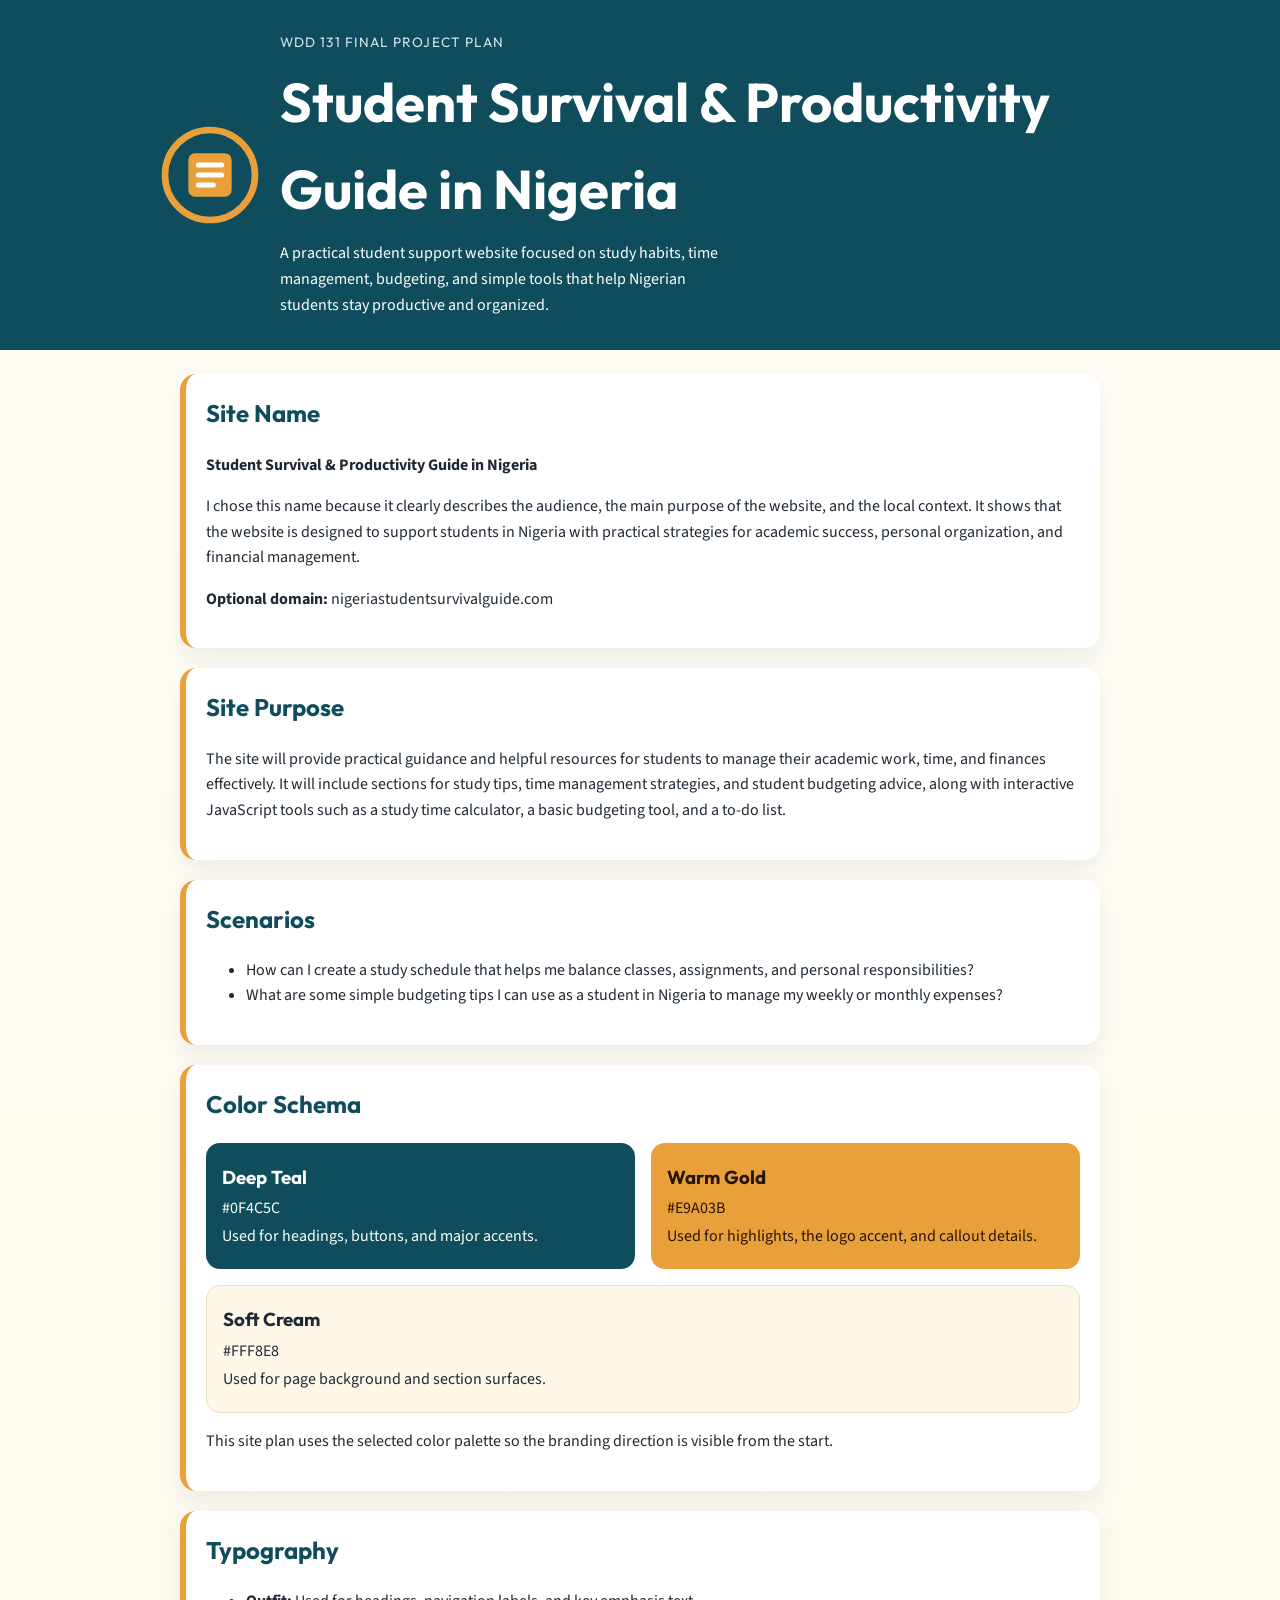
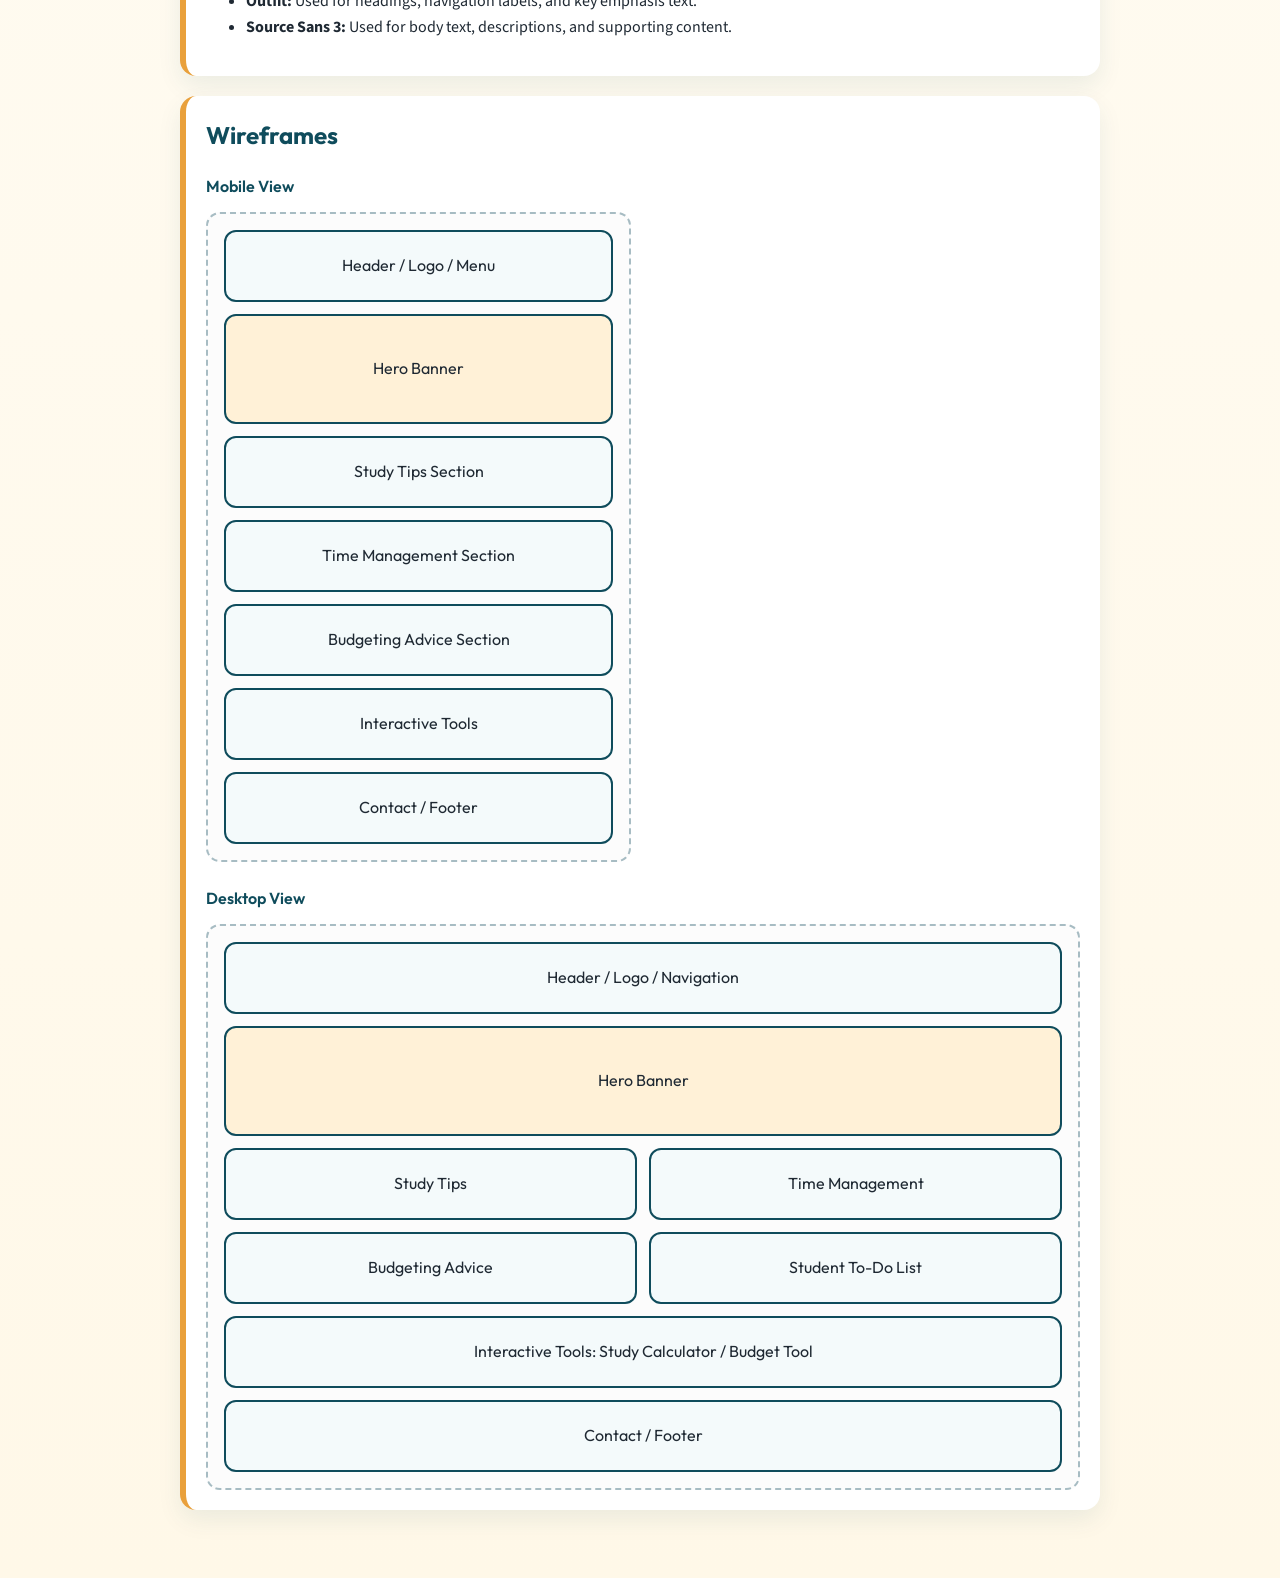
==== project/siteplan.html @ 47a78d85 "a new site" ====
<!DOCTYPE html>
<html lang="en">
<head>
  <meta charset="UTF-8">
  <meta name="viewport" content="width=device-width, initial-scale=1.0">
  <meta name="description" content="Website planning document for the Student Survival and Productivity Guide in Nigeria final project.">
  <meta name="author" content="David Nwojo">
  <title>Student Survival &amp; Productivity Guide in Nigeria | Site Plan</title>
  <link rel="preconnect" href="https://fonts.googleapis.com">
  <link rel="preconnect" href="https://fonts.gstatic.com" crossorigin>
  <link href="https://fonts.googleapis.com/css2?family=Outfit:wght@400;600;700&family=Source+Sans+3:wght@400;600&display=swap" rel="stylesheet">
  <link rel="stylesheet" href="siteplan.css">
</head>
<body>
  <header class="hero">
    <div class="brand-lockup">
      <svg class="logo" viewBox="0 0 120 120" role="img" aria-label="Student Survival and Productivity Guide in Nigeria logo">
        <circle cx="60" cy="60" r="54" class="logo-ring"></circle>
        <rect x="34" y="34" width="52" height="52" rx="8" class="logo-mark"></rect>
        <path d="M46 48h28M46 60h28M46 72h18" class="logo-line"></path>
      </svg>
      <div>
        <p class="eyebrow">WDD 131 Final Project Plan</p>
        <h1>Student Survival &amp; Productivity Guide in Nigeria</h1>
        <p class="tagline">A practical student support website focused on study habits, time management, budgeting, and simple tools that help Nigerian students stay productive and organized.</p>
      </div>
    </div>
  </header>

  <main>
    <section class="card">
      <h2>Site Name</h2>
      <p><strong>Student Survival &amp; Productivity Guide in Nigeria</strong></p>
      <p>I chose this name because it clearly describes the audience, the main purpose of the website, and the local context. It shows that the website is designed to support students in Nigeria with practical strategies for academic success, personal organization, and financial management.</p>
      <p><strong>Optional domain:</strong> nigeriastudentsurvivalguide.com</p>
    </section>

    <section class="card">
      <h2>Site Purpose</h2>
      <p>The site will provide practical guidance and helpful resources for students to manage their academic work, time, and finances effectively. It will include sections for study tips, time management strategies, and student budgeting advice, along with interactive JavaScript tools such as a study time calculator, a basic budgeting tool, and a to-do list.</p>
    </section>

    <section class="card">
      <h2>Scenarios</h2>
      <ul>
        <li>How can I create a study schedule that helps me balance classes, assignments, and personal responsibilities?</li>
        <li>What are some simple budgeting tips I can use as a student in Nigeria to manage my weekly or monthly expenses?</li>
      </ul>
    </section>

    <section class="card">
      <h2>Color Schema</h2>
      <div class="palette">
        <article class="swatch swatch-deep">
          <h3>Deep Teal</h3>
          <p>#0F4C5C</p>
          <p>Used for headings, buttons, and major accents.</p>
        </article>
        <article class="swatch swatch-gold">
          <h3>Warm Gold</h3>
          <p>#E9A03B</p>
          <p>Used for highlights, the logo accent, and callout details.</p>
        </article>
        <article class="swatch swatch-cream">
          <h3>Soft Cream</h3>
          <p>#FFF8E8</p>
          <p>Used for page background and section surfaces.</p>
        </article>
      </div>
      <p>This site plan uses the selected color palette so the branding direction is visible from the start.</p>
    </section>

    <section class="card">
      <h2>Typography</h2>
      <ul>
        <li><strong>Outfit:</strong> Used for headings, navigation labels, and key emphasis text.</li>
        <li><strong>Source Sans 3:</strong> Used for body text, descriptions, and supporting content.</li>
      </ul>
    </section>

    <section class="card">
      <h2>Wireframes</h2>
      <div class="wireframes">
        <figure class="wireframe">
          <figcaption>Mobile View</figcaption>
          <div class="frame mobile-frame">
            <div class="wf-block">Header / Logo / Menu</div>
            <div class="wf-block wf-hero">Hero Banner</div>
            <div class="wf-block">Study Tips Section</div>
            <div class="wf-block">Time Management Section</div>
            <div class="wf-block">Budgeting Advice Section</div>
            <div class="wf-block">Interactive Tools</div>
            <div class="wf-block">Contact / Footer</div>
          </div>
        </figure>

        <figure class="wireframe">
          <figcaption>Desktop View</figcaption>
          <div class="frame desktop-frame">
            <div class="wf-block wf-full">Header / Logo / Navigation</div>
            <div class="wf-block wf-full wf-hero">Hero Banner</div>
            <div class="wf-block">Study Tips</div>
            <div class="wf-block">Time Management</div>
            <div class="wf-block">Budgeting Advice</div>
            <div class="wf-block">Student To-Do List</div>
            <div class="wf-block wf-full">Interactive Tools: Study Calculator / Budget Tool</div>
            <div class="wf-block wf-full">Contact / Footer</div>
          </div>
        </figure>
      </div>
    </section>
  </main>
</body>
</html>
---- project/siteplan.css ----
:root {
  --deep-teal: #0f4c5c;
  --warm-gold: #e9a03b;
  --soft-cream: #fff8e8;
  --ink: #1f2933;
  --surface: #ffffff;
}

* {
  box-sizing: border-box;
}

body {
  margin: 0;
  font-family: "Source Sans 3", sans-serif;
  color: var(--ink);
  background: linear-gradient(180deg, #fffdf7 0%, var(--soft-cream) 100%);
  line-height: 1.6;
}

h1,
h2,
h3,
.eyebrow,
figcaption {
  font-family: "Outfit", sans-serif;
}

.hero {
  padding: 2rem 1.25rem;
  background: var(--deep-teal);
  color: #ffffff;
}

.brand-lockup {
  max-width: 960px;
  margin: 0 auto;
  display: grid;
  gap: 1.25rem;
  align-items: center;
}

.logo {
  width: 100px;
  height: 100px;
}

.logo-ring {
  fill: none;
  stroke: var(--warm-gold);
  stroke-width: 8;
}

.logo-mark {
  fill: var(--warm-gold);
}

.logo-line {
  fill: none;
  stroke: #ffffff;
  stroke-width: 6;
  stroke-linecap: round;
}

.eyebrow {
  margin: 0 0 0.35rem;
  color: #cfe7ec;
  text-transform: uppercase;
  letter-spacing: 0.08em;
  font-size: 0.85rem;
}

h1 {
  margin: 0 0 0.5rem;
  font-size: clamp(2rem, 5vw, 3.4rem);
}

.tagline {
  max-width: 58ch;
  margin: 0;
}

main {
  max-width: 960px;
  margin: 0 auto;
  padding: 1.5rem 1.25rem 3rem;
}

.card {
  background: var(--surface);
  border-left: 6px solid var(--warm-gold);
  border-radius: 16px;
  padding: 1.25rem;
  margin-bottom: 1.25rem;
  box-shadow: 0 10px 24px rgba(15, 76, 92, 0.08);
}

h2 {
  margin-top: 0;
  color: var(--deep-teal);
}

.palette {
  display: grid;
  gap: 1rem;
}

.swatch {
  border-radius: 14px;
  padding: 1rem;
}

.swatch h3,
.swatch p {
  margin: 0.2rem 0;
}

.swatch-deep {
  background: var(--deep-teal);
  color: #ffffff;
}

.swatch-gold {
  background: var(--warm-gold);
  color: #251605;
}

.swatch-cream {
  background: var(--soft-cream);
  color: var(--ink);
  border: 1px solid #eadfbe;
}

.wireframes {
  display: grid;
  gap: 1.5rem;
}

.wireframe {
  margin: 0;
}

figcaption {
  margin-bottom: 0.75rem;
  color: var(--deep-teal);
  font-weight: 600;
}

.frame {
  background: #fcfcfc;
  border: 2px dashed #a7bcc3;
  border-radius: 14px;
  padding: 1rem;
}

.mobile-frame,
.desktop-frame {
  display: grid;
  gap: 0.75rem;
}

.desktop-frame {
  grid-template-columns: repeat(2, minmax(0, 1fr));
}

.wf-block {
  min-height: 72px;
  display: grid;
  place-items: center;
  border: 2px solid var(--deep-teal);
  border-radius: 12px;
  background: #f4fafb;
  text-align: center;
  padding: 0.75rem;
  font-family: "Outfit", sans-serif;
}

.wf-hero {
  min-height: 110px;
  background: #fff1d7;
}

.wf-full {
  grid-column: 1 / -1;
}

@media (min-width: 700px) {
  .brand-lockup {
    grid-template-columns: auto 1fr;
  }

  .palette,
  .wireframes {
    grid-template-columns: repeat(2, minmax(0, 1fr));
  }

  .swatch-cream,
  .wireframes .wireframe:last-child {
    grid-column: 1 / -1;
  }
}
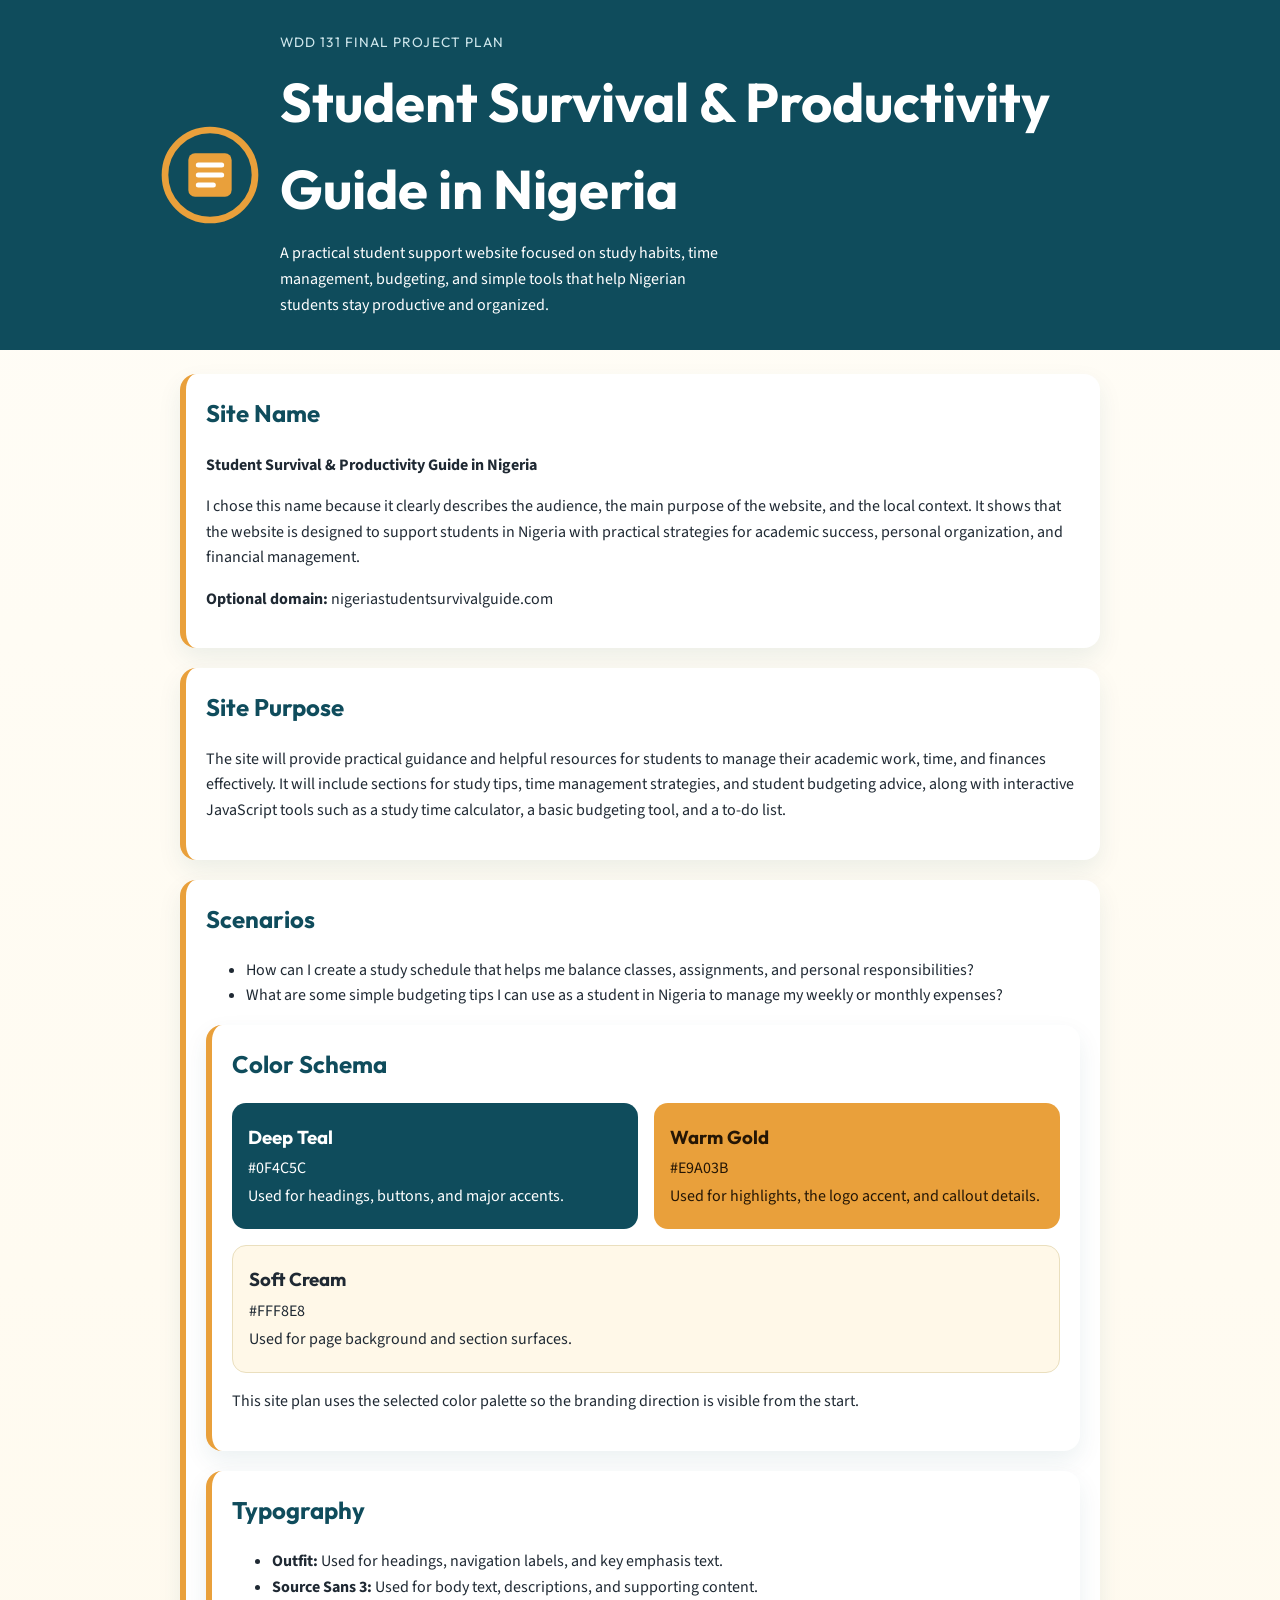
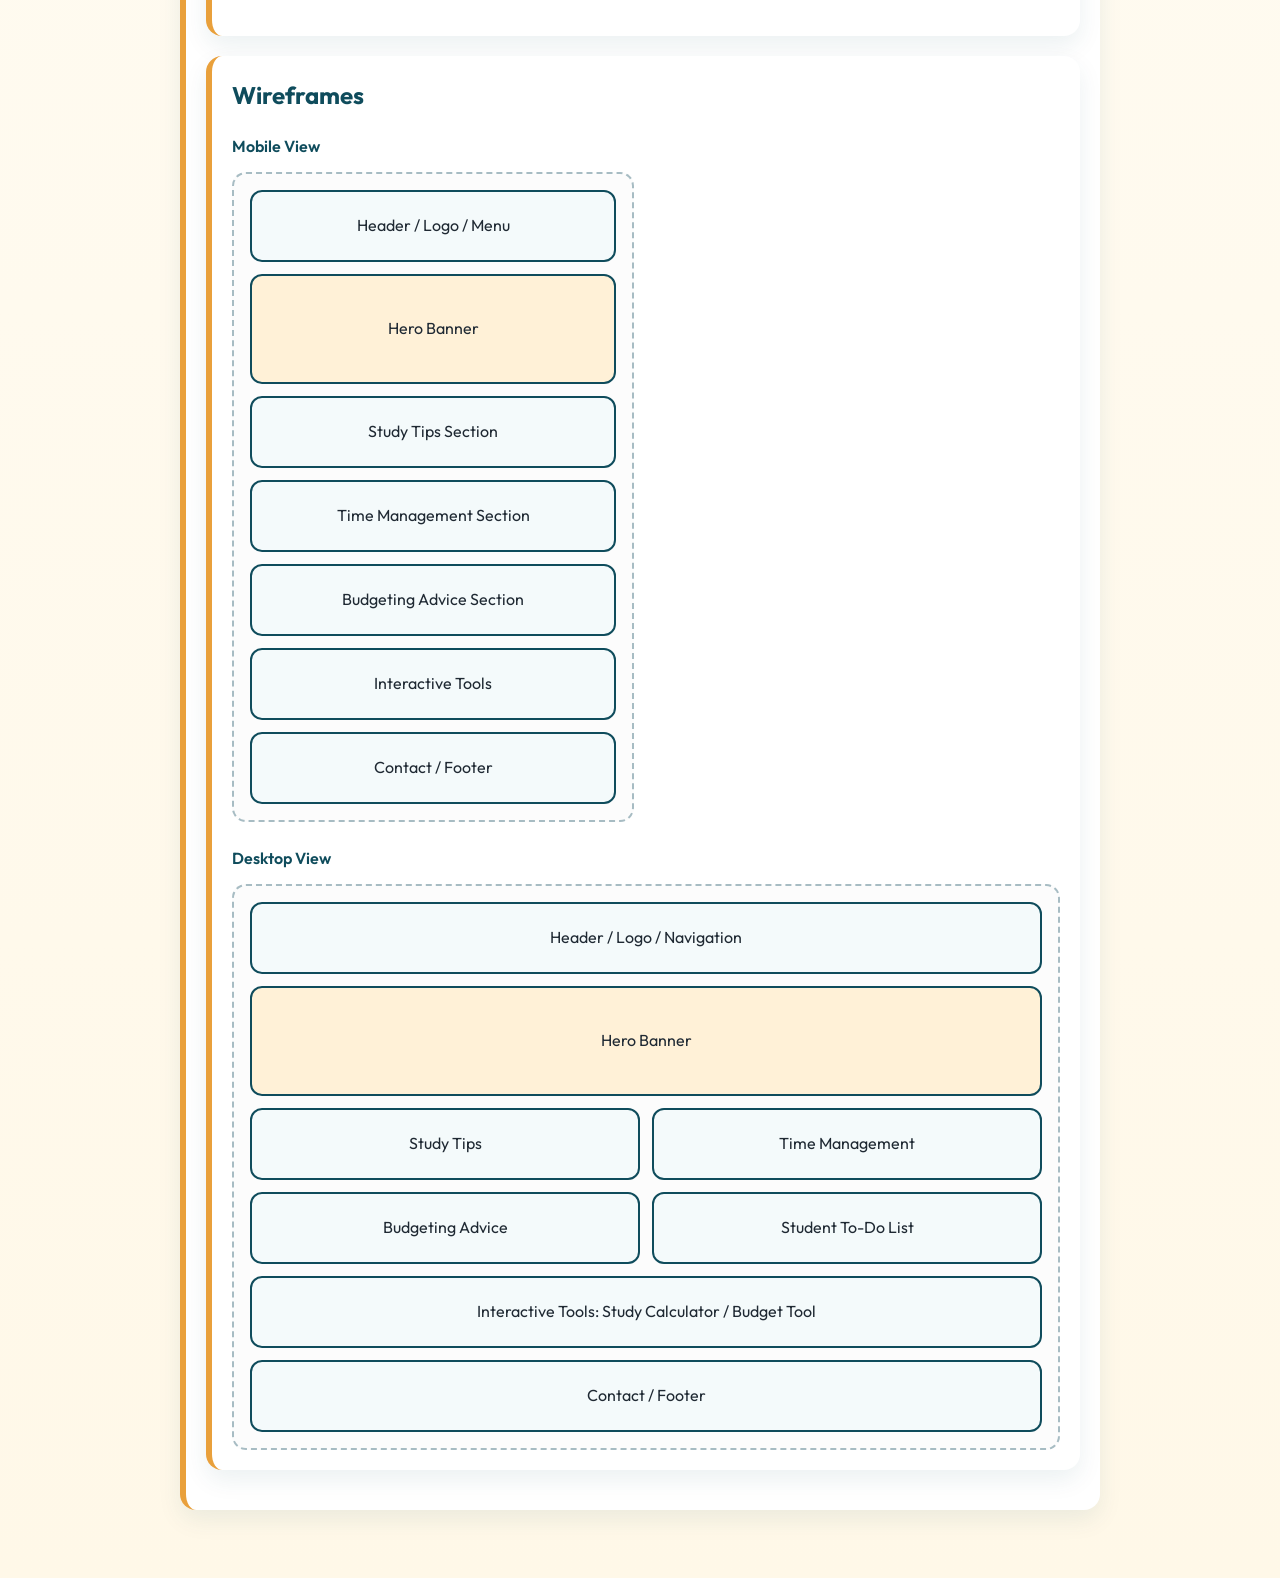
==== commit 9572485f: "form  updated" ====
--- a/project/siteplan.html
+++ b/project/siteplan.html
@@ -46,7 +46,6 @@
         <li>How can I create a study schedule that helps me balance classes, assignments, and personal responsibilities?</li>
         <li>What are some simple budgeting tips I can use as a student in Nigeria to manage my weekly or monthly expenses?</li>
       </ul>
-    </section>
 
     <section class="card">
       <h2>Color Schema</h2>
